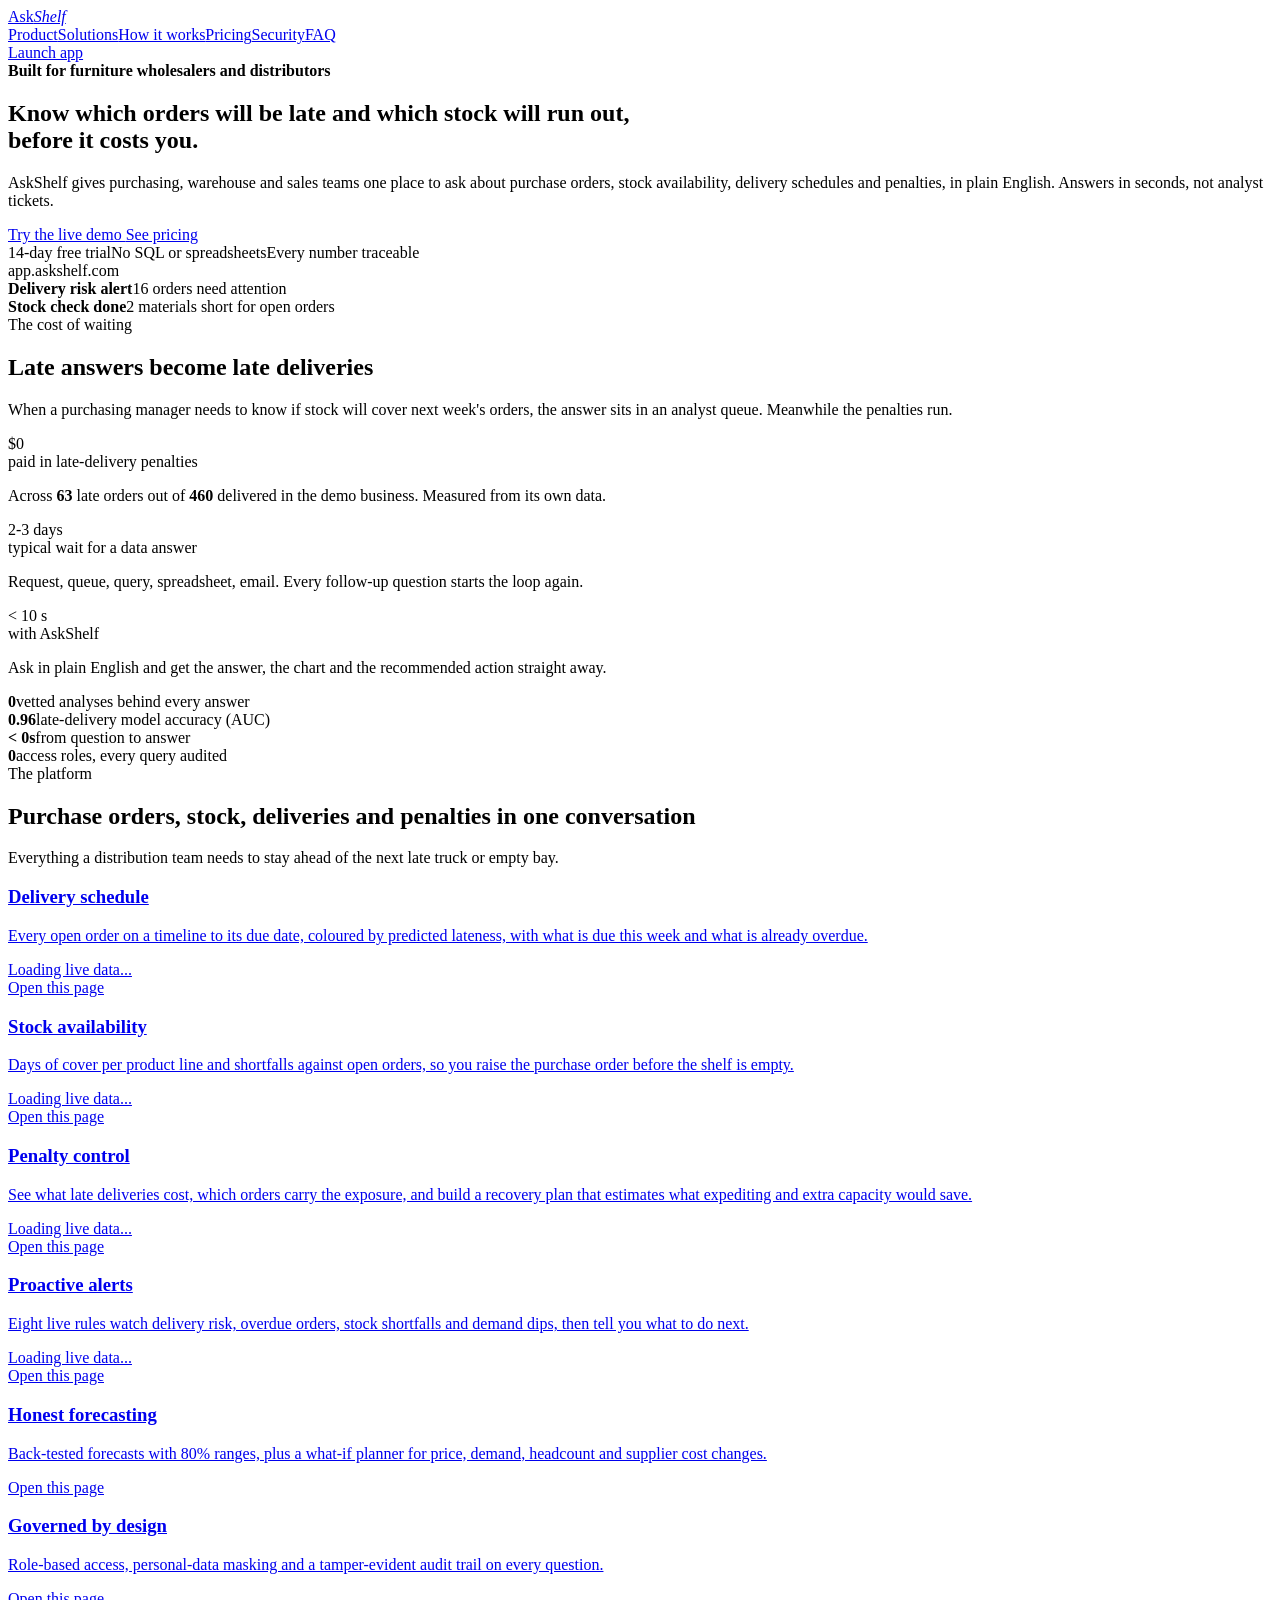
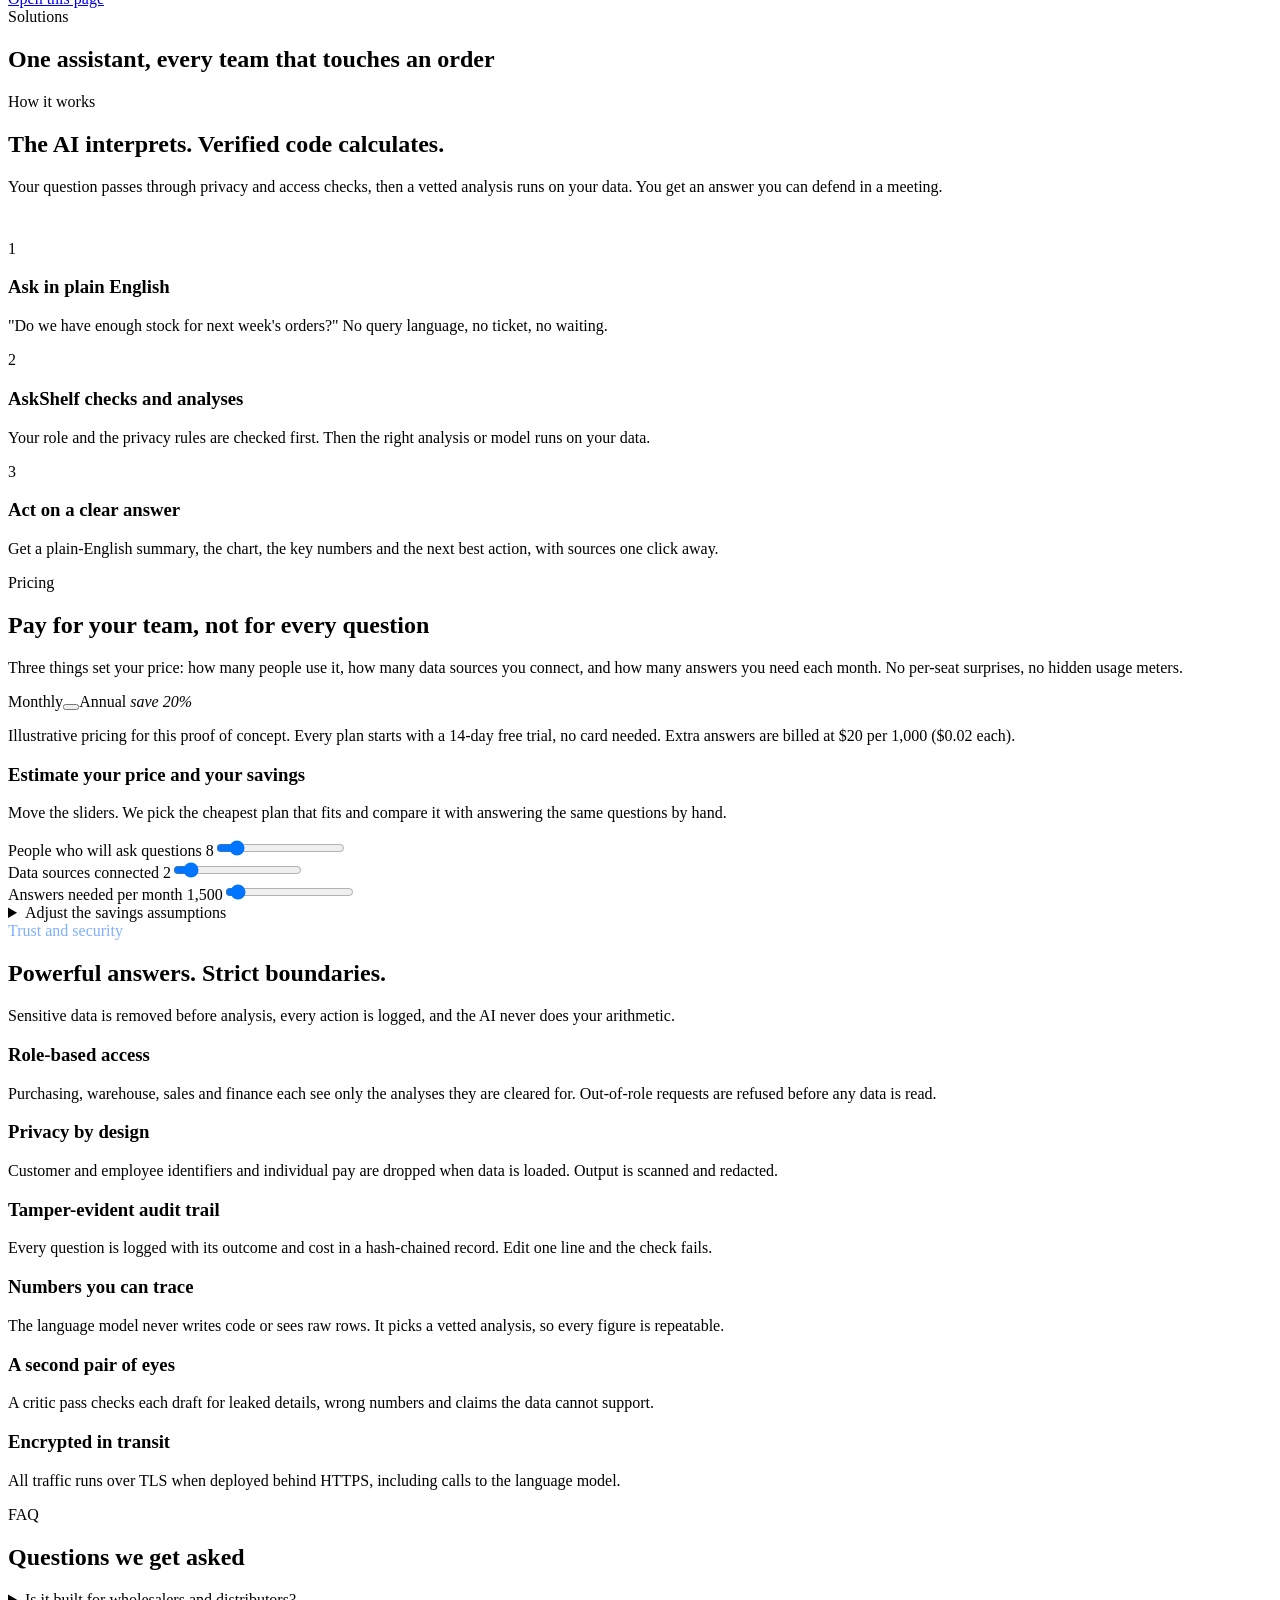
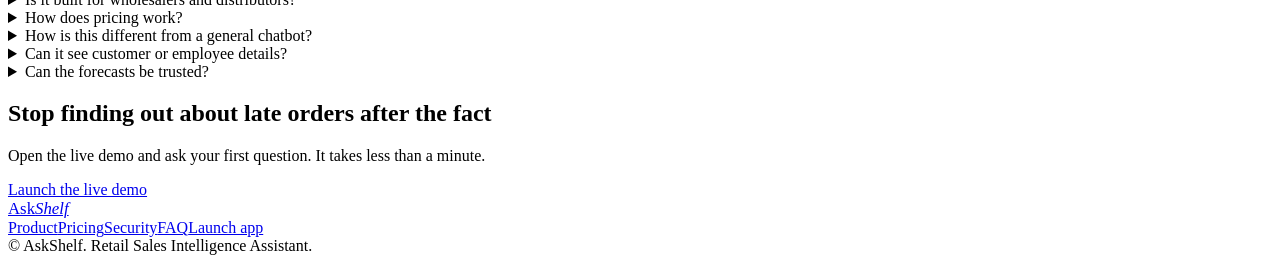
==== web/index.html @ ee84f267 "AskShelf: web app, Data Lab, formal reports, deploy config Co-Authored-By: Claude Sonnet 5.5 <norepl" ====
<!doctype html>
<html lang="en">
<head>
<meta charset="utf-8"><meta name="viewport" content="width=device-width,initial-scale=1">
<title>AskShelf | Ask your sales data anything</title>
<meta name="description" content="AskShelf is the retail sales intelligence assistant. Ask questions in plain English and get answers, forecasts and early warnings from your own data in seconds.">
<link rel="icon" href="data:image/svg+xml,%3Csvg xmlns='http://www.w3.org/2000/svg' viewBox='0 0 40 40'%3E%3Crect width='40' height='40' rx='10' fill='%230b1220'/%3E%3Crect x='8' y='14' width='5' height='14' rx='1.2' fill='%232563eb'/%3E%3Crect x='14.5' y='9' width='4.5' height='19' rx='1.2' fill='%2334d399'/%3E%3Crect x='20.5' y='12' width='5.5' height='16' rx='1.2' fill='%23fbbf24'/%3E%3Crect x='27.5' y='16' width='4.5' height='12' rx='1.2' fill='%23f472b6'/%3E%3C/svg%3E">
<link rel="preconnect" href="https://fonts.googleapis.com"><link rel="preconnect" href="https://fonts.gstatic.com" crossorigin>
<link href="https://fonts.googleapis.com/css2?family=Inter:wght@400;500;600;700;800&display=swap" rel="stylesheet">
<link rel="stylesheet" href="/static/css/site.css">
</head>
<body>
<header class="nav" id="nav"><div class="wrap">
  <a href="/" class="logo"><span id="lg"></span><span>Ask<i>Shelf</i></span></a>
  <nav class="nav-links"><a href="#features">Product</a><a href="#solutions">Solutions</a><a href="#how">How it works</a><a href="#pricing">Pricing</a><a href="#trust">Security</a><a href="#faq">FAQ</a></nav>
  <div class="nav-cta"><a class="btn btn-primary btn-sm" href="/app">Launch app <i data-icon="arrow"></i></a></div>
</div></header>

<main>
<section class="hero"><div class="wrap grid">
  <div>
    <span class="pill"><span class="dot-live"></span><span><b>Built for furniture wholesalers and distributors</b></span></span>
    <h1>Know which orders will be late and which stock will run out, <span class="grad" style="display:block">before it costs you.</span></h1>
    <p class="lead">AskShelf gives purchasing, warehouse and sales teams one place to ask about purchase orders, stock availability, delivery schedules and penalties, in plain English. Answers in seconds, not analyst tickets.</p>
    <div class="cta"><a class="btn btn-primary btn-lg" href="/app">Try the live demo <i data-icon="arrow"></i></a><a class="btn btn-ghost btn-lg" href="#pricing">See pricing</a></div>
    <div class="note"><span><i data-icon="check"></i>14-day free trial</span><span><i data-icon="check"></i>No SQL or spreadsheets</span><span><i data-icon="check"></i>Every number traceable</span></div>
  </div>
  <div class="mock" id="mock">
    <div class="window">
      <div class="bar"><i></i><i></i><i></i><span>app.askshelf.com</span></div>
      <div class="body">
        <div class="bubble u" id="mq"></div>
        <div class="bubble a" id="ma"><span class="typing"><i></i><i></i><i></i></span></div>
        <div class="mini-kpis" id="mk"></div>
        <div class="mini-chart" id="mc" aria-hidden="true"></div>
      </div>
    </div>
    <div class="float f1"><span class="ic r"><i data-icon="warn"></i></span><div><b>Delivery risk alert</b><span>16 orders need attention</span></div></div>
    <div class="float f2"><span class="ic g"><i data-icon="layers"></i></span><div><b>Stock check done</b><span>2 materials short for open orders</span></div></div>
  </div>
</div></section>

<section class="problem"><div class="wrap">
  <div class="sec-head rv"><div class="eyebrow">The cost of waiting</div><h2>Late answers become late deliveries</h2><p>When a purchasing manager needs to know if stock will cover next week's orders, the answer sits in an analyst queue. Meanwhile the penalties run.</p></div>
  <div class="pgrid">
    <div class="pcard rv"><div class="pn" id="p-pen">$0</div><div class="pl">paid in late-delivery penalties</div><p>Across <b id="p-late">63</b> late orders out of <b id="p-del">460</b> delivered in the demo business. Measured from its own data.</p></div>
    <div class="pcard rv" style="--d:1"><div class="pn">2-3 days</div><div class="pl">typical wait for a data answer</div><p>Request, queue, query, spreadsheet, email. Every follow-up question starts the loop again.</p></div>
    <div class="pcard rv" style="--d:2"><div class="pn g">&lt; 10 s</div><div class="pl">with AskShelf</div><p>Ask in plain English and get the answer, the chart and the recommended action straight away.</p></div>
  </div>
</div></section>

<div class="stats"><div class="wrap row">
  <div class="stat"><b><span data-count="22">0</span></b><span>vetted analyses behind every answer</span></div>
  <div class="stat"><b><span id="s-auc">0.96</span></b><span>late-delivery model accuracy (AUC)</span></div>
  <div class="stat"><b>&lt; <span data-count="10">0</span>s</b><span>from question to answer</span></div>
  <div class="stat"><b><span data-count="4">0</span></b><span>access roles, every query audited</span></div>
</div></div>

<section class="features" id="features"><div class="wrap">
  <div class="sec-head rv"><div class="eyebrow">The platform</div><h2>Purchase orders, stock, deliveries and penalties in one conversation</h2><p>Everything a distribution team needs to stay ahead of the next late truck or empty bay.</p></div>
  <div class="fgrid">
    <a class="fcard rv" style="--d:0" href="/app#/schedule"><div class="fi"><i data-icon="clock"></i></div><h3>Delivery schedule</h3><p>Every open order on a timeline to its due date, coloured by predicted lateness, with what is due this week and what is already overdue.</p><div class="live-line"><span class="dot-live"></span><span id="live-schedule">Loading live data...</span></div><div class="open">Open this page <i data-icon="arrow"></i></div></a>
    <a class="fcard rv" style="--d:1" href="/app#/stock"><div class="fi"><i data-icon="layers"></i></div><h3>Stock availability</h3><p>Days of cover per product line and shortfalls against open orders, so you raise the purchase order before the shelf is empty.</p><div class="live-line"><span class="dot-live"></span><span id="live-stock">Loading live data...</span></div><div class="open">Open this page <i data-icon="arrow"></i></div></a>
    <a class="fcard rv" style="--d:2" href="/app#/penalties"><div class="fi"><i data-icon="warn"></i></div><h3>Penalty control</h3><p>See what late deliveries cost, which orders carry the exposure, and build a recovery plan that estimates what expediting and extra capacity would save.</p><div class="live-line"><span class="dot-live"></span><span id="live-penalty">Loading live data...</span></div><div class="open">Open this page <i data-icon="arrow"></i></div></a>
    <a class="fcard rv" style="--d:0" href="/app#/alerts"><div class="fi"><i data-icon="bell"></i></div><h3>Proactive alerts</h3><p>Eight live rules watch delivery risk, overdue orders, stock shortfalls and demand dips, then tell you what to do next.</p><div class="live-line"><span class="dot-live"></span><span id="live-alerts">Loading live data...</span></div><div class="open">Open this page <i data-icon="arrow"></i></div></a>
    <a class="fcard rv" style="--d:1" href="/app#/forecasts"><div class="fi"><i data-icon="trend"></i></div><h3>Honest forecasting</h3><p>Back-tested forecasts with 80% ranges, plus a what-if planner for price, demand, headcount and supplier cost changes.</p><div class="open">Open this page <i data-icon="arrow"></i></div></a>
    <a class="fcard rv" style="--d:2" href="/app#/governance"><div class="fi"><i data-icon="shield"></i></div><h3>Governed by design</h3><p>Role-based access, personal-data masking and a tamper-evident audit trail on every question.</p><div class="open">Open this page <i data-icon="arrow"></i></div></a>
  </div>
</div></section>

<section id="solutions"><div class="wrap">
  <div class="sec-head rv"><div class="eyebrow">Solutions</div><h2>One assistant, every team that touches an order</h2></div>
  <div class="tabs" id="uc-tabs"></div>
  <div class="ucard rv" id="uc-card"></div>
</div></section>

<section class="how" id="how"><div class="wrap">
  <div class="sec-head rv"><div class="eyebrow">How it works</div><h2>The AI interprets. Verified code calculates.</h2><p>Your question passes through privacy and access checks, then a vetted analysis runs on your data. You get an answer you can defend in a meeting.</p></div>
  <div class="pipe rv" id="pipe"></div>
  <div class="steps" style="margin-top:44px">
    <div class="step rv"><div class="n">1</div><h3>Ask in plain English</h3><p>"Do we have enough stock for next week's orders?" No query language, no ticket, no waiting.</p></div>
    <div class="step rv" style="--d:1"><div class="n">2</div><h3>AskShelf checks and analyses</h3><p>Your role and the privacy rules are checked first. Then the right analysis or model runs on your data.</p></div>
    <div class="step rv" style="--d:2"><div class="n">3</div><h3>Act on a clear answer</h3><p>Get a plain-English summary, the chart, the key numbers and the next best action, with sources one click away.</p></div>
  </div>
</div></section>

<section class="pricing" id="pricing"><div class="wrap">
  <div class="sec-head rv"><div class="eyebrow">Pricing</div><h2>Pay for your team, not for every question</h2><p>Three things set your price: how many people use it, how many data sources you connect, and how many answers you need each month. No per-seat surprises, no hidden usage meters.</p></div>
  <div class="bill rv"><span id="b-m" class="on">Monthly</span><button id="b-t" class="toggle" aria-label="Toggle annual billing"><i></i></button><span id="b-y">Annual <em>save 20%</em></span></div>
  <div class="plans" id="plans"></div>
  <p class="fine">Illustrative pricing for this proof of concept. Every plan starts with a 14-day free trial, no card needed. Extra answers are billed at $20 per 1,000 ($0.02 each).</p>

  <div class="calc rv" id="calc">
    <div class="calc-l">
      <h3>Estimate your price and your savings</h3>
      <p class="sub">Move the sliders. We pick the cheapest plan that fits and compare it with answering the same questions by hand.</p>
      <div class="cf"><label>People who will ask questions <output id="o-u">8</output></label><input type="range" id="c-u" min="1" max="60" value="8"></div>
      <div class="cf"><label>Data sources connected <output id="o-s">2</output></label><input type="range" id="c-s" min="1" max="12" value="2"></div>
      <div class="cf"><label>Answers needed per month <output id="o-a">1,500</output></label><input type="range" id="c-a" min="200" max="30000" step="100" value="1500"></div>
      <details class="adv"><summary>Adjust the savings assumptions</summary>
        <div class="cf"><label>Share of answers that would otherwise need an analyst <output id="o-p">20%</output></label><input type="range" id="c-p" min="5" max="100" step="5" value="20"></div>
        <div class="cf"><label>Analyst time per request today (hours) <output id="o-h">1.0</output></label><input type="range" id="c-h" min="0.25" max="3" step="0.25" value="1"></div>
        <div class="cf"><label>Analyst cost per hour <output id="o-r">$60</output></label><input type="range" id="c-r" min="30" max="150" step="5" value="60"></div></details>
    </div>
    <div class="calc-r" id="calc-r"></div>
  </div>
</div></section>

<section class="trust" id="trust"><div class="wrap">
  <div class="sec-head rv"><div class="eyebrow" style="color:#7fb0ff">Trust and security</div><h2>Powerful answers. Strict boundaries.</h2><p>Sensitive data is removed before analysis, every action is logged, and the AI never does your arithmetic.</p></div>
  <div class="tgrid">
    <div class="tcard rv"><i data-icon="users"></i><h3>Role-based access</h3><p>Purchasing, warehouse, sales and finance each see only the analyses they are cleared for. Out-of-role requests are refused before any data is read.</p></div>
    <div class="tcard rv" style="--d:1"><i data-icon="eye"></i><h3>Privacy by design</h3><p>Customer and employee identifiers and individual pay are dropped when data is loaded. Output is scanned and redacted.</p></div>
    <div class="tcard rv" style="--d:2"><i data-icon="file"></i><h3>Tamper-evident audit trail</h3><p>Every question is logged with its outcome and cost in a hash-chained record. Edit one line and the check fails.</p></div>
    <div class="tcard rv"><i data-icon="target"></i><h3>Numbers you can trace</h3><p>The language model never writes code or sees raw rows. It picks a vetted analysis, so every figure is repeatable.</p></div>
    <div class="tcard rv" style="--d:1"><i data-icon="check"></i><h3>A second pair of eyes</h3><p>A critic pass checks each draft for leaked details, wrong numbers and claims the data cannot support.</p></div>
    <div class="tcard rv" style="--d:2"><i data-icon="lock"></i><h3>Encrypted in transit</h3><p>All traffic runs over TLS when deployed behind HTTPS, including calls to the language model.</p></div>
  </div>
</div></section>

<section id="faq"><div class="wrap">
  <div class="sec-head rv"><div class="eyebrow">FAQ</div><h2>Questions we get asked</h2></div>
  <div class="faq rv">
    <details><summary>Is it built for wholesalers and distributors? <i data-icon="chevron"></i></summary><p>Yes. The questions it answers are the ones distribution teams ask every day: which purchase orders will be late, whether stock covers open orders, what is due this week and what penalties it could trigger. The demo runs on a simulated furniture business with orders, stock and delivery records; the same engine connects to your own order and stock exports.</p></details>
    <details><summary>How does pricing work? <i data-icon="chevron"></i></summary><p>A flat monthly price per plan covers a set number of people, data sources and answers. Dashboards, alerts and exports are unlimited. If you need more answers than your plan includes, extra answers cost $20 per 1,000. Use the calculator above to see the cheapest plan for your team.</p></details>
    <details><summary>How is this different from a general chatbot? <i data-icon="chevron"></i></summary><p>A general chatbot cannot see your data and tends to guess at arithmetic. AskShelf routes each question to a vetted analysis that runs on your data, then explains the result. Numbers are repeatable and traceable.</p></details>
    <details><summary>Can it see customer or employee details? <i data-icon="chevron"></i></summary><p>No. Customer IDs, enquiry text, employee IDs and individual pay are removed when data is loaded. Requests for them are politely refused.</p></details>
    <details><summary>Can the forecasts be trusted? <i data-icon="chevron"></i></summary><p>Forecasts are back-tested and shown as ranges, not single numbers. Where a model has no real predictive power, AskShelf says so instead of faking confidence.</p></details>
  </div>
</div></section>

<section style="padding-top:0"><div class="wrap"><div class="cta-band rv">
  <h2>Stop finding out about late orders after the fact</h2><p>Open the live demo and ask your first question. It takes less than a minute.</p>
  <a class="btn btn-primary btn-lg" href="/app">Launch the live demo <i data-icon="arrow"></i></a>
</div></div></section>
</main>

<footer><div class="wrap row"><a href="/" class="logo" style="font-size:1.05rem"><span id="lg2"></span><span>Ask<i>Shelf</i></span></a>
<div class="links"><a href="#features">Product</a><a href="#pricing">Pricing</a><a href="#trust">Security</a><a href="#faq">FAQ</a><a href="/app">Launch app</a></div>
<div>&copy; <span id="yr"></span> AskShelf. Retail Sales Intelligence Assistant.</div></div></footer>

<script src="/static/js/icons.js"></script>
<script src="/static/js/landing.js"></script>
</body></html>
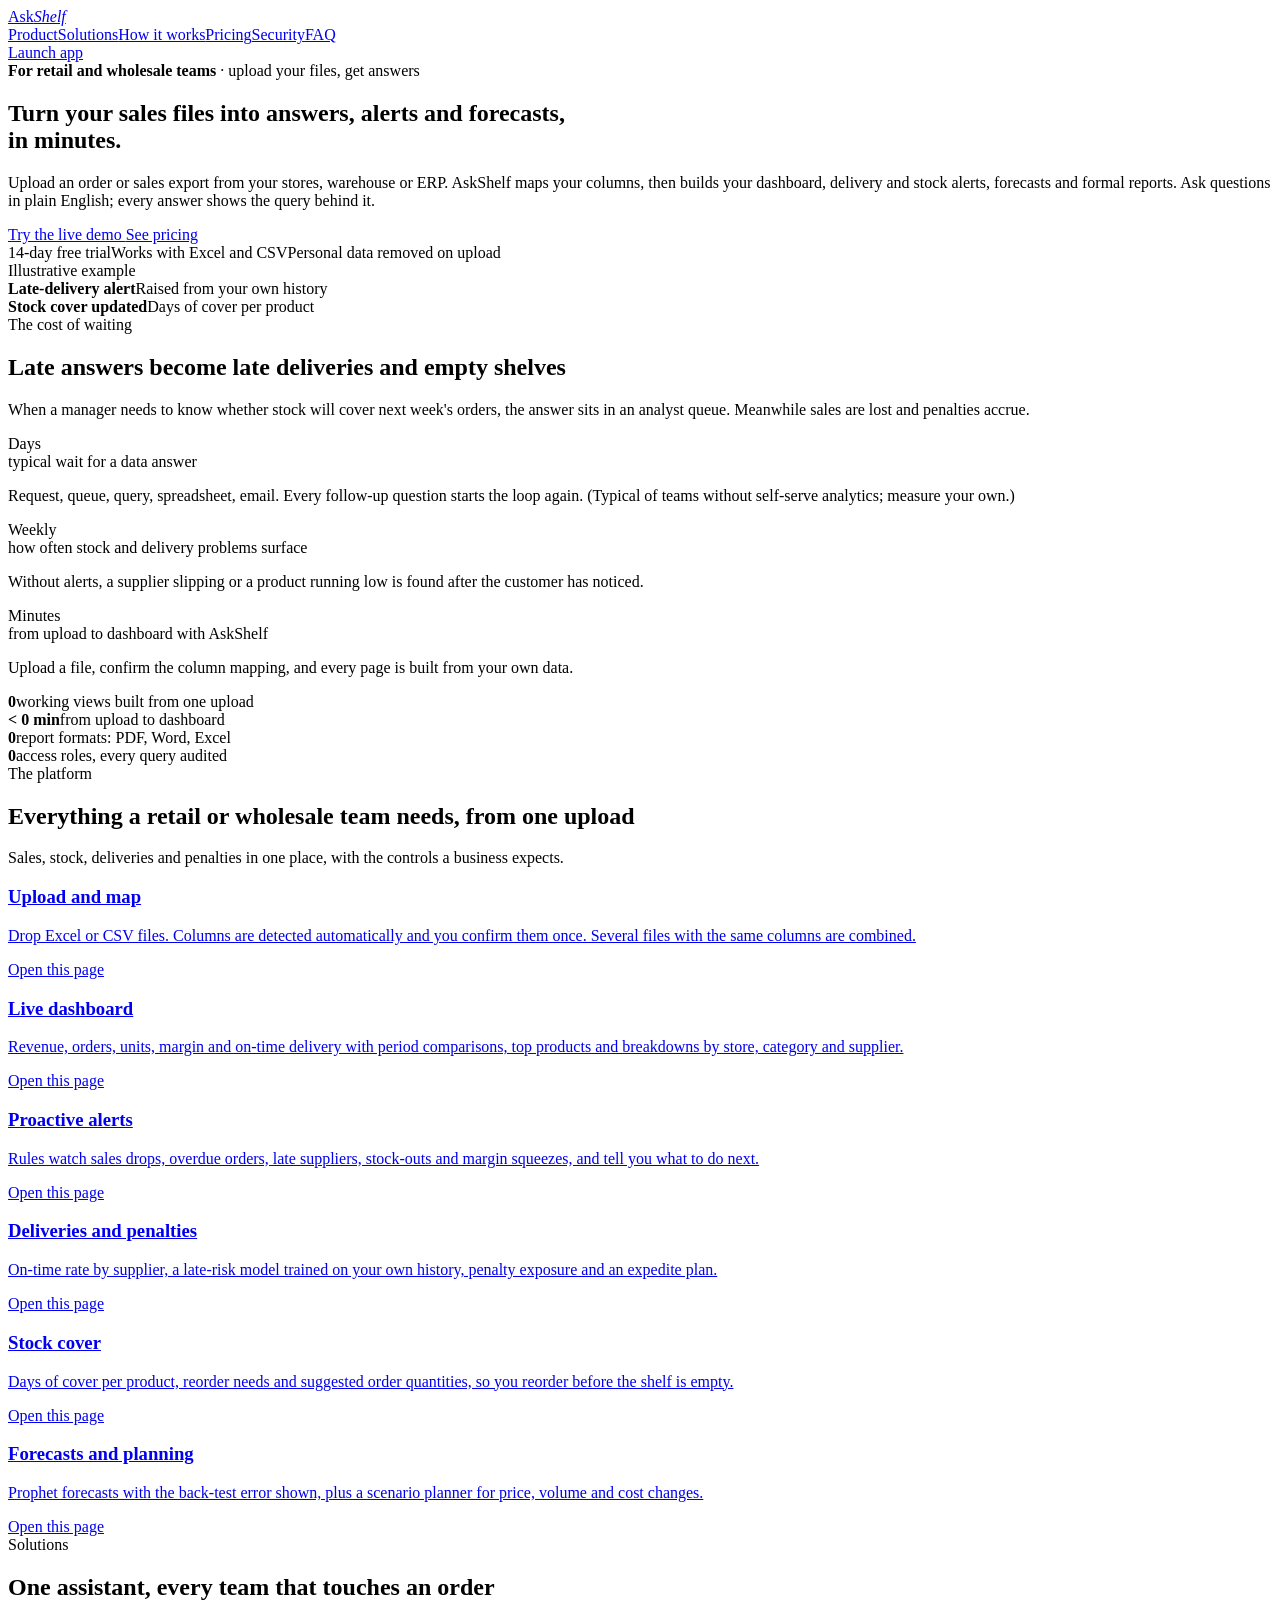
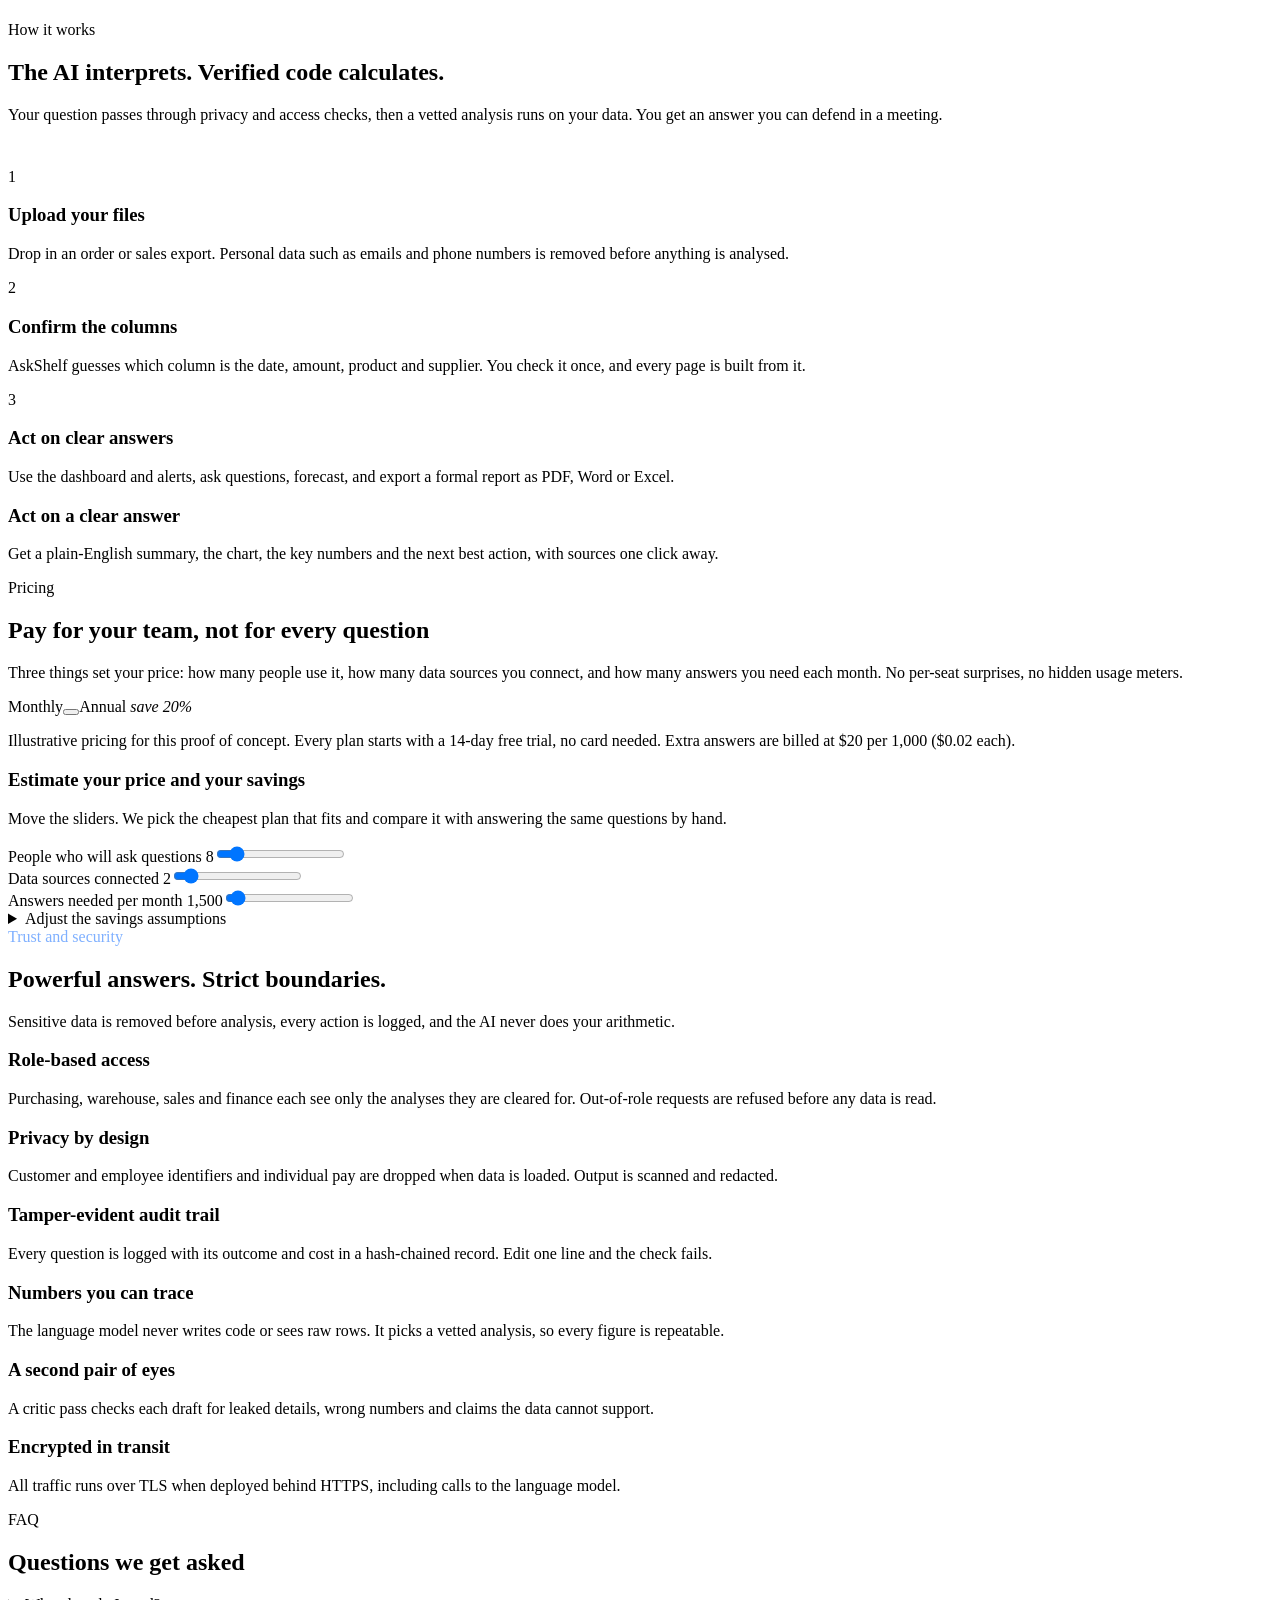
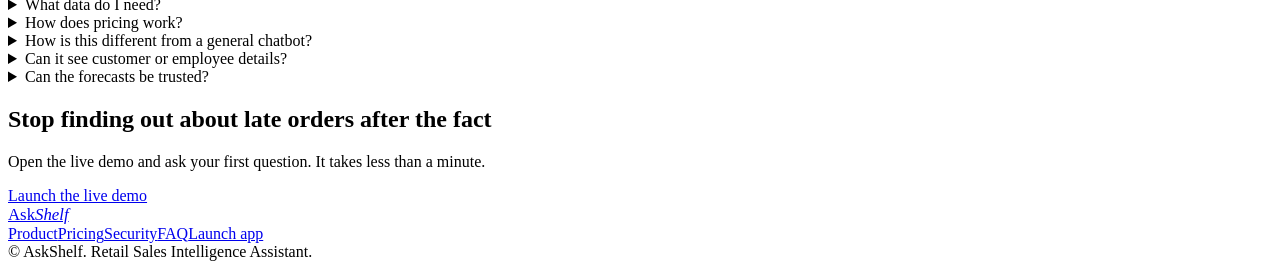
==== commit a88250bc: "AskShelf: rebuild around uploaded data - Generic retail engine with column mapping; dashboard, alert" ====
--- a/web/index.html
+++ b/web/index.html
@@ -19,15 +19,15 @@
 <main>
 <section class="hero"><div class="wrap grid">
   <div>
-    <span class="pill"><span class="dot-live"></span><span><b>Built for furniture wholesalers and distributors</b></span></span>
-    <h1>Know which orders will be late and which stock will run out, <span class="grad" style="display:block">before it costs you.</span></h1>
-    <p class="lead">AskShelf gives purchasing, warehouse and sales teams one place to ask about purchase orders, stock availability, delivery schedules and penalties, in plain English. Answers in seconds, not analyst tickets.</p>
+    <span class="pill"><span class="dot-live"></span><span><b>For retail and wholesale teams</b> &middot; upload your files, get answers</span></span>
+    <h1>Turn your sales files into answers, alerts and forecasts, <span class="grad" style="display:block">in minutes.</span></h1>
+    <p class="lead">Upload an order or sales export from your stores, warehouse or ERP. AskShelf maps your columns, then builds your dashboard, delivery and stock alerts, forecasts and formal reports. Ask questions in plain English; every answer shows the query behind it.</p>
     <div class="cta"><a class="btn btn-primary btn-lg" href="/app">Try the live demo <i data-icon="arrow"></i></a><a class="btn btn-ghost btn-lg" href="#pricing">See pricing</a></div>
-    <div class="note"><span><i data-icon="check"></i>14-day free trial</span><span><i data-icon="check"></i>No SQL or spreadsheets</span><span><i data-icon="check"></i>Every number traceable</span></div>
+    <div class="note"><span><i data-icon="check"></i>14-day free trial</span><span><i data-icon="check"></i>Works with Excel and CSV</span><span><i data-icon="check"></i>Personal data removed on upload</span></div>
   </div>
   <div class="mock" id="mock">
     <div class="window">
-      <div class="bar"><i></i><i></i><i></i><span>app.askshelf.com</span></div>
+      <div class="bar"><i></i><i></i><i></i><span>Illustrative example</span></div>
       <div class="body">
         <div class="bubble u" id="mq"></div>
         <div class="bubble a" id="ma"><span class="typing"><i></i><i></i><i></i></span></div>
@@ -35,38 +35,37 @@
         <div class="mini-chart" id="mc" aria-hidden="true"></div>
       </div>
     </div>
-    <div class="float f1"><span class="ic r"><i data-icon="warn"></i></span><div><b>Delivery risk alert</b><span>16 orders need attention</span></div></div>
-    <div class="float f2"><span class="ic g"><i data-icon="layers"></i></span><div><b>Stock check done</b><span>2 materials short for open orders</span></div></div>
+    <div class="float f1"><span class="ic r"><i data-icon="warn"></i></span><div><b>Late-delivery alert</b><span>Raised from your own history</span></div></div>
+    <div class="float f2"><span class="ic g"><i data-icon="layers"></i></span><div><b>Stock cover updated</b><span>Days of cover per product</span></div></div>
   </div>
 </div></section>
 
 <section class="problem"><div class="wrap">
-  <div class="sec-head rv"><div class="eyebrow">The cost of waiting</div><h2>Late answers become late deliveries</h2><p>When a purchasing manager needs to know if stock will cover next week's orders, the answer sits in an analyst queue. Meanwhile the penalties run.</p></div>
+  <div class="sec-head rv"><div class="eyebrow">The cost of waiting</div><h2>Late answers become late deliveries and empty shelves</h2><p>When a manager needs to know whether stock will cover next week's orders, the answer sits in an analyst queue. Meanwhile sales are lost and penalties accrue.</p></div>
   <div class="pgrid">
-    <div class="pcard rv"><div class="pn" id="p-pen">$0</div><div class="pl">paid in late-delivery penalties</div><p>Across <b id="p-late">63</b> late orders out of <b id="p-del">460</b> delivered in the demo business. Measured from its own data.</p></div>
-    <div class="pcard rv" style="--d:1"><div class="pn">2-3 days</div><div class="pl">typical wait for a data answer</div><p>Request, queue, query, spreadsheet, email. Every follow-up question starts the loop again.</p></div>
-    <div class="pcard rv" style="--d:2"><div class="pn g">&lt; 10 s</div><div class="pl">with AskShelf</div><p>Ask in plain English and get the answer, the chart and the recommended action straight away.</p></div>
+    <div class="pcard rv"><div class="pn">Days</div><div class="pl">typical wait for a data answer</div><p>Request, queue, query, spreadsheet, email. Every follow-up question starts the loop again. (Typical of teams without self-serve analytics; measure your own.)</p></div>
+    <div class="pcard rv" style="--d:1"><div class="pn">Weekly</div><div class="pl">how often stock and delivery problems surface</div><p>Without alerts, a supplier slipping or a product running low is found after the customer has noticed.</p></div>
+    <div class="pcard rv" style="--d:2"><div class="pn g">Minutes</div><div class="pl">from upload to dashboard with AskShelf</div><p>Upload a file, confirm the column mapping, and every page is built from your own data.</p></div>
   </div>
 </div></section>
 
 <div class="stats"><div class="wrap row">
-  <div class="stat"><b><span data-count="22">0</span></b><span>vetted analyses behind every answer</span></div>
-  <div class="stat"><b><span id="s-auc">0.96</span></b><span>late-delivery model accuracy (AUC)</span></div>
-  <div class="stat"><b>&lt; <span data-count="10">0</span>s</b><span>from question to answer</span></div>
+  <div class="stat"><b><span data-count="9">0</span></b><span>working views built from one upload</span></div>
+  <div class="stat"><b>&lt; <span data-count="1">0</span> min</b><span>from upload to dashboard</span></div>
+  <div class="stat"><b><span data-count="3">0</span></b><span>report formats: PDF, Word, Excel</span></div>
   <div class="stat"><b><span data-count="4">0</span></b><span>access roles, every query audited</span></div>
 </div></div>
 
 <section class="features" id="features"><div class="wrap">
-  <div class="sec-head rv"><div class="eyebrow">The platform</div><h2>Purchase orders, stock, deliveries and penalties in one conversation</h2><p>Everything a distribution team needs to stay ahead of the next late truck or empty bay.</p></div>
+  <div class="sec-head rv"><div class="eyebrow">The platform</div><h2>Everything a retail or wholesale team needs, from one upload</h2><p>Sales, stock, deliveries and penalties in one place, with the controls a business expects.</p></div>
   <div class="fgrid">
-    <a class="fcard rv" style="--d:0" href="/app#/schedule"><div class="fi"><i data-icon="clock"></i></div><h3>Delivery schedule</h3><p>Every open order on a timeline to its due date, coloured by predicted lateness, with what is due this week and what is already overdue.</p><div class="live-line"><span class="dot-live"></span><span id="live-schedule">Loading live data...</span></div><div class="open">Open this page <i data-icon="arrow"></i></div></a>
-    <a class="fcard rv" style="--d:1" href="/app#/stock"><div class="fi"><i data-icon="layers"></i></div><h3>Stock availability</h3><p>Days of cover per product line and shortfalls against open orders, so you raise the purchase order before the shelf is empty.</p><div class="live-line"><span class="dot-live"></span><span id="live-stock">Loading live data...</span></div><div class="open">Open this page <i data-icon="arrow"></i></div></a>
-    <a class="fcard rv" style="--d:2" href="/app#/penalties"><div class="fi"><i data-icon="warn"></i></div><h3>Penalty control</h3><p>See what late deliveries cost, which orders carry the exposure, and build a recovery plan that estimates what expediting and extra capacity would save.</p><div class="live-line"><span class="dot-live"></span><span id="live-penalty">Loading live data...</span></div><div class="open">Open this page <i data-icon="arrow"></i></div></a>
-    <a class="fcard rv" style="--d:0" href="/app#/alerts"><div class="fi"><i data-icon="bell"></i></div><h3>Proactive alerts</h3><p>Eight live rules watch delivery risk, overdue orders, stock shortfalls and demand dips, then tell you what to do next.</p><div class="live-line"><span class="dot-live"></span><span id="live-alerts">Loading live data...</span></div><div class="open">Open this page <i data-icon="arrow"></i></div></a>
-    <a class="fcard rv" style="--d:1" href="/app#/forecasts"><div class="fi"><i data-icon="trend"></i></div><h3>Honest forecasting</h3><p>Back-tested forecasts with 80% ranges, plus a what-if planner for price, demand, headcount and supplier cost changes.</p><div class="open">Open this page <i data-icon="arrow"></i></div></a>
-    <a class="fcard rv" style="--d:2" href="/app#/governance"><div class="fi"><i data-icon="shield"></i></div><h3>Governed by design</h3><p>Role-based access, personal-data masking and a tamper-evident audit trail on every question.</p><div class="open">Open this page <i data-icon="arrow"></i></div></a>
-  </div>
-</div></section>
+    <a class="fcard rv" style="--d:0" href="/app#/data"><div class="fi"><i data-icon="upload"></i></div><h3>Upload and map</h3><p>Drop Excel or CSV files. Columns are detected automatically and you confirm them once. Several files with the same columns are combined.</p><div class="open">Open this page <i data-icon="arrow"></i></div></a>
+    <a class="fcard rv" style="--d:1" href="/app#/dashboard"><div class="fi"><i data-icon="dashboard"></i></div><h3>Live dashboard</h3><p>Revenue, orders, units, margin and on-time delivery with period comparisons, top products and breakdowns by store, category and supplier.</p><div class="open">Open this page <i data-icon="arrow"></i></div></a>
+    <a class="fcard rv" style="--d:2" href="/app#/alerts"><div class="fi"><i data-icon="bell"></i></div><h3>Proactive alerts</h3><p>Rules watch sales drops, overdue orders, late suppliers, stock-outs and margin squeezes, and tell you what to do next.</p><div class="open">Open this page <i data-icon="arrow"></i></div></a>
+    <a class="fcard rv" style="--d:0" href="/app#/deliveries"><div class="fi"><i data-icon="clock"></i></div><h3>Deliveries and penalties</h3><p>On-time rate by supplier, a late-risk model trained on your own history, penalty exposure and an expedite plan.</p><div class="open">Open this page <i data-icon="arrow"></i></div></a>
+    <a class="fcard rv" style="--d:1" href="/app#/stock"><div class="fi"><i data-icon="layers"></i></div><h3>Stock cover</h3><p>Days of cover per product, reorder needs and suggested order quantities, so you reorder before the shelf is empty.</p><div class="open">Open this page <i data-icon="arrow"></i></div></a>
+    <a class="fcard rv" style="--d:2" href="/app#/forecasts"><div class="fi"><i data-icon="trend"></i></div><h3>Forecasts and planning</h3><p>Prophet forecasts with the back-test error shown, plus a scenario planner for price, volume and cost changes.</p><div class="open">Open this page <i data-icon="arrow"></i></div></a>
+  </div></section>
 
 <section id="solutions"><div class="wrap">
   <div class="sec-head rv"><div class="eyebrow">Solutions</div><h2>One assistant, every team that touches an order</h2></div>
@@ -78,9 +77,9 @@
   <div class="sec-head rv"><div class="eyebrow">How it works</div><h2>The AI interprets. Verified code calculates.</h2><p>Your question passes through privacy and access checks, then a vetted analysis runs on your data. You get an answer you can defend in a meeting.</p></div>
   <div class="pipe rv" id="pipe"></div>
   <div class="steps" style="margin-top:44px">
-    <div class="step rv"><div class="n">1</div><h3>Ask in plain English</h3><p>"Do we have enough stock for next week's orders?" No query language, no ticket, no waiting.</p></div>
-    <div class="step rv" style="--d:1"><div class="n">2</div><h3>AskShelf checks and analyses</h3><p>Your role and the privacy rules are checked first. Then the right analysis or model runs on your data.</p></div>
-    <div class="step rv" style="--d:2"><div class="n">3</div><h3>Act on a clear answer</h3><p>Get a plain-English summary, the chart, the key numbers and the next best action, with sources one click away.</p></div>
+    <div class="step rv"><div class="n">1</div><h3>Upload your files</h3><p>Drop in an order or sales export. Personal data such as emails and phone numbers is removed before anything is analysed.</p></div>
+    <div class="step rv" style="--d:1"><div class="n">2</div><h3>Confirm the columns</h3><p>AskShelf guesses which column is the date, amount, product and supplier. You check it once, and every page is built from it.</p></div>
+    <div class="step rv" style="--d:2"><div class="n">3</div><h3>Act on clear answers</h3><p>Use the dashboard and alerts, ask questions, forecast, and export a formal report as PDF, Word or Excel.</p></div><h3>Act on a clear answer</h3><p>Get a plain-English summary, the chart, the key numbers and the next best action, with sources one click away.</p></div>
   </div>
 </div></section>
 
@@ -121,7 +120,7 @@
 <section id="faq"><div class="wrap">
   <div class="sec-head rv"><div class="eyebrow">FAQ</div><h2>Questions we get asked</h2></div>
   <div class="faq rv">
-    <details><summary>Is it built for wholesalers and distributors? <i data-icon="chevron"></i></summary><p>Yes. The questions it answers are the ones distribution teams ask every day: which purchase orders will be late, whether stock covers open orders, what is due this week and what penalties it could trigger. The demo runs on a simulated furniture business with orders, stock and delivery records; the same engine connects to your own order and stock exports.</p></details>
+    <details><summary>What data do I need? <i data-icon="chevron"></i></summary><p>One row per order line with a date and an amount is enough to start. Add cost, due and delivered dates, stock on hand and a penalty column to unlock margins, deliveries, penalties and stock cover. Each page tells you exactly which columns it still needs.</p></details>
     <details><summary>How does pricing work? <i data-icon="chevron"></i></summary><p>A flat monthly price per plan covers a set number of people, data sources and answers. Dashboards, alerts and exports are unlimited. If you need more answers than your plan includes, extra answers cost $20 per 1,000. Use the calculator above to see the cheapest plan for your team.</p></details>
     <details><summary>How is this different from a general chatbot? <i data-icon="chevron"></i></summary><p>A general chatbot cannot see your data and tends to guess at arithmetic. AskShelf routes each question to a vetted analysis that runs on your data, then explains the result. Numbers are repeatable and traceable.</p></details>
     <details><summary>Can it see customer or employee details? <i data-icon="chevron"></i></summary><p>No. Customer IDs, enquiry text, employee IDs and individual pay are removed when data is loaded. Requests for them are politely refused.</p></details>
